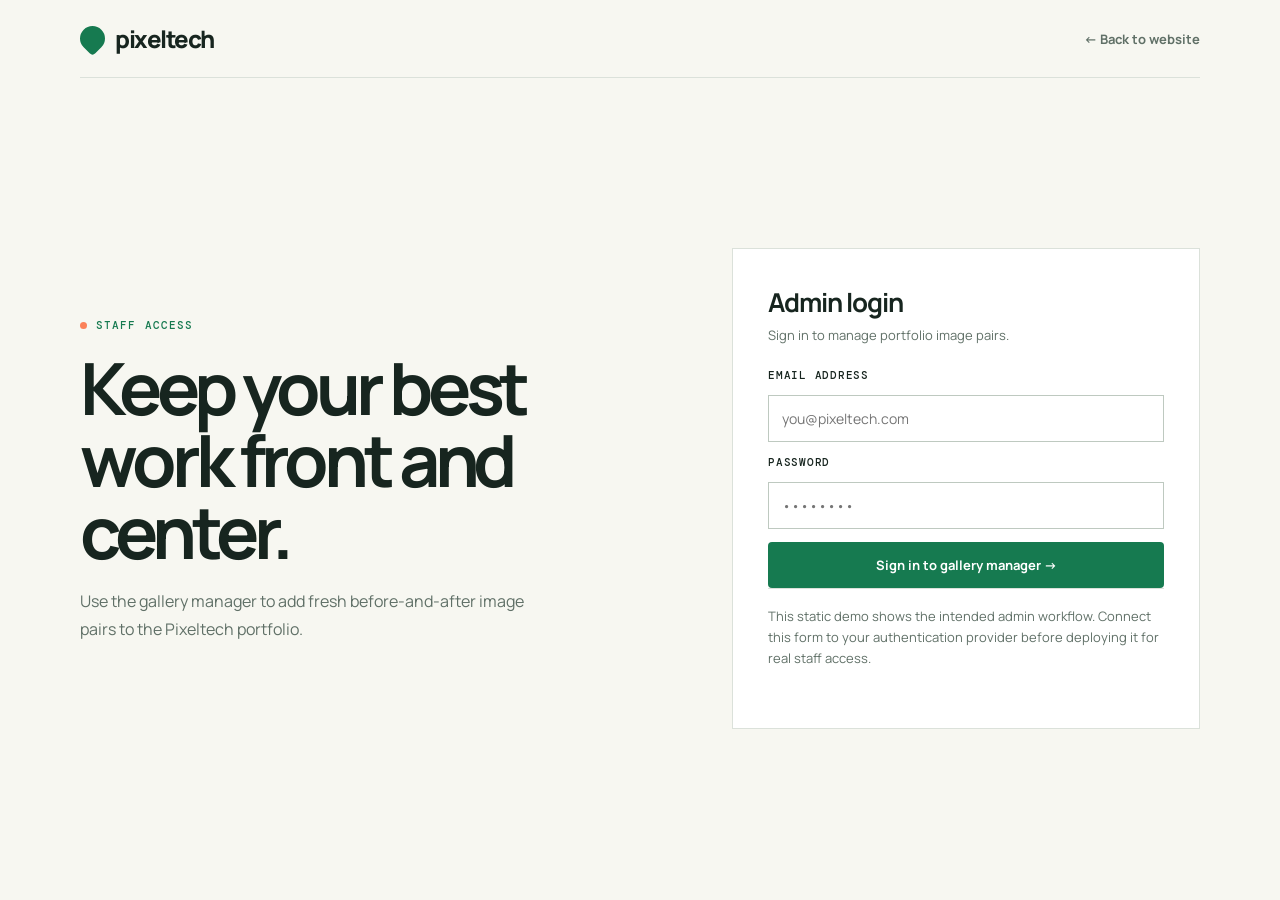
==== admin.html @ e4dee42a "Create admin.html" ====
<!doctype html>
<html lang="en">
<head>
  <meta charset="utf-8">
  <meta name="viewport" content="width=device-width, initial-scale=1">
  <meta name="description" content="Pixeltech administrator workspace for publishing before and after image pairs.">
  <title>Pixeltech Admin — Gallery manager</title>
  <link rel="preconnect" href="https://fonts.googleapis.com">
  <link rel="preconnect" href="https://fonts.gstatic.com" crossorigin>
  <link href="https://fonts.googleapis.com/css2?family=DM+Mono:wght@400;500&family=Manrope:wght@400;500;600;700;800&display=swap" rel="stylesheet">
  <style>
    :root{--ink:#17251f;--green:#167a50;--lime:#d9ff6e;--cream:#f7f7f1;--muted:#607067;--line:#dbe1da;--orange:#fb8159}*{box-sizing:border-box}body{margin:0;background:var(--cream);color:var(--ink);font-family:Manrope,Arial,sans-serif}.shell{width:min(1120px,calc(100% - 48px));margin:auto}.brand{font-size:24px;font-weight:800;letter-spacing:-1.5px;text-decoration:none;color:inherit;display:flex;align-items:center;gap:10px}.brand-mark{width:25px;height:25px;background:var(--green);border-radius:50% 50% 50% 4px;transform:rotate(-45deg)}header{height:78px;display:flex;align-items:center;justify-content:space-between;border-bottom:1px solid var(--line)}.back{color:var(--muted);font-size:13px;font-weight:700;text-decoration:none}.back:hover{color:var(--green)}.eyebrow{font:500 11px "DM Mono",monospace;text-transform:uppercase;letter-spacing:.1em;color:var(--green);display:flex;gap:9px;align-items:center}.eyebrow:before{content:"";width:7px;height:7px;border-radius:50%;background:var(--orange)}.login-shell{min-height:calc(100vh - 79px);display:grid;grid-template-columns:1.1fr .9fr;gap:80px;align-items:center}.login-copy h1{font-size:clamp(44px,6vw,72px);line-height:1;letter-spacing:-.07em;margin:20px 0}.login-copy p{max-width:470px;color:var(--muted);font-size:16px;line-height:1.7}.login-card,.manager-card{background:#fff;border:1px solid var(--line);padding:35px}.login-card h2{font-size:26px;letter-spacing:-1px;margin:0 0 6px}.login-card p{font-size:13px;color:var(--muted);margin:0 0 24px}.form{display:grid;gap:13px}.form label{font:500 11px "DM Mono",monospace;text-transform:uppercase;letter-spacing:.07em}.form input{font:14px Manrope,sans-serif;padding:13px;border:1px solid #bec9c0;width:100%}.button{border:0;border-radius:4px;background:var(--green);padding:14px 20px;color:#fff;font:700 13px Manrope,sans-serif;cursor:pointer}.button:hover{background:#0d603d}.login-note{border-top:1px solid var(--line);padding-top:17px;font-size:12px;color:var(--muted);line-height:1.6}.manager{display:none;padding:48px 0 90px}.topline{display:flex;justify-content:space-between;align-items:end;gap:25px;margin-bottom:37px}.topline h1{font-size:42px;letter-spacing:-2px;margin:12px 0 0}.signed-in{font-size:12px;color:var(--muted)}.signed-in button{border:0;background:transparent;text-decoration:underline;color:var(--green);cursor:pointer;font:inherit}.manager-grid{display:grid;grid-template-columns:1fr .9fr;gap:24px}.manager-card h2{font-size:20px;letter-spacing:-.8px;margin:0 0 8px}.manager-card>p{font-size:13px;line-height:1.6;color:var(--muted);margin:0 0 24px}.pair-inputs{display:grid;grid-template-columns:1fr 1fr;gap:14px}.dropzone{min-height:178px;padding:20px;border:1px dashed #9fb0a4;background:#f9fbf8;display:flex;flex-direction:column;justify-content:center;align-items:center;text-align:center;cursor:pointer}.dropzone strong{font-size:13px}.dropzone span{font-size:11px;color:var(--muted);margin-top:5px}.dropzone input{display:none}.publish{margin-top:18px;width:100%}.gallery-list{display:grid;gap:13px}.gallery-item{display:grid;grid-template-columns:76px 76px 1fr;gap:10px;align-items:center;border-bottom:1px solid var(--line);padding-bottom:13px}.thumbnail{height:56px;background:#e6ede7;display:grid;place-items:center;overflow:hidden;font:10px "DM Mono",monospace;color:var(--muted)}.thumbnail img{width:100%;height:100%;object-fit:cover}.gallery-item strong{font-size:13px;display:block}.gallery-item span{font-size:11px;color:var(--muted)}.empty{padding:18px;background:#f6f8f5;font-size:13px;color:var(--muted)}.success{display:none;margin-top:14px;padding:12px;background:#e7f6d2;color:#285337;font-size:12px;font-weight:700}@media(max-width:760px){.shell{width:min(100% - 32px,1120px)}.login-shell,.manager-grid{grid-template-columns:1fr;gap:30px}.login-shell{padding:50px 0}.topline{align-items:flex-start;flex-direction:column}.pair-inputs{grid-template-columns:1fr}.manager-card,.login-card{padding:24px}}
  </style>
</head>
<body>
  <header class="shell"><a class="brand" href="index.html"><i class="brand-mark"></i>pixeltech</a><a class="back" href="index.html">← Back to website</a></header>
  <main>
    <section class="login-shell shell" id="login-view">
      <div class="login-copy"><div class="eyebrow">Staff access</div><h1>Keep your best work front and center.</h1><p>Use the gallery manager to add fresh before-and-after image pairs to the Pixeltech portfolio.</p></div>
      <div class="login-card"><h2>Admin login</h2><p>Sign in to manage portfolio image pairs.</p><form class="form" id="login-form"><label for="email">Email address</label><input id="email" type="email" autocomplete="email" required placeholder="you@pixeltech.com"><label for="password">Password</label><input id="password" type="password" autocomplete="current-password" required placeholder="••••••••"><button class="button" type="submit">Sign in to gallery manager →</button></form><p class="login-note">This static demo shows the intended admin workflow. Connect this form to your authentication provider before deploying it for real staff access.</p></div>
    </section>
    <section class="manager shell" id="manager-view">
      <div class="topline"><div><div class="eyebrow">Gallery manager</div><h1>Add a before &amp; after pair</h1></div><div class="signed-in">Signed in as <strong id="admin-email"></strong> · <button type="button" id="sign-out">Sign out</button></div></div>
      <div class="manager-grid"><article class="manager-card"><h2>New portfolio pair</h2><p>Choose an original and finished image. They will be previewed below before you publish the pair to the website gallery.</p><form id="pair-form"><div class="pair-inputs"><label class="dropzone" for="before-file"><strong>Before image</strong><span>Click to choose a JPG, PNG, or WebP</span><input id="before-file" type="file" accept="image/jpeg,image/png,image/webp" required></label><label class="dropzone" for="after-file"><strong>After image</strong><span>Click to choose a JPG, PNG, or WebP</span><input id="after-file" type="file" accept="image/jpeg,image/png,image/webp" required></label></div><button class="button publish" type="submit">Publish image pair →</button><div class="success" id="success" role="status">Image pair added to this session’s gallery preview.</div></form></article><aside class="manager-card"><h2>Session gallery</h2><p>Pairs added in this demo remain available until the page is refreshed.</p><div class="gallery-list" id="gallery-list"><div class="empty" id="empty-state">No image pairs added yet.</div></div></aside></div>
    </section>
  </main>
  <script>
    const loginView=document.getElementById('login-view'),managerView=document.getElementById('manager-view'),email=document.getElementById('email'),adminEmail=document.getElementById('admin-email');
    document.getElementById('login-form').addEventListener('submit',event=>{event.preventDefault();adminEmail.textContent=email.value;loginView.style.display='none';managerView.style.display='block';});
    document.getElementById('sign-out').addEventListener('click',()=>{document.getElementById('login-form').reset();managerView.style.display='none';loginView.style.display='grid';email.focus();});
    document.getElementById('pair-form').addEventListener('submit',event=>{event.preventDefault();const before=document.getElementById('before-file').files[0],after=document.getElementById('after-file').files[0];if(!before||!after)return;document.getElementById('empty-state')?.remove();const row=document.createElement('div'),beforeBox=document.createElement('div'),afterBox=document.createElement('div'),details=document.createElement('div'),beforePreview=document.createElement('img'),afterPreview=document.createElement('img'),name=document.createElement('strong'),caption=document.createElement('span');row.className='gallery-item';beforeBox.className='thumbnail';afterBox.className='thumbnail';beforePreview.src=URL.createObjectURL(before);beforePreview.alt='Before preview';afterPreview.src=URL.createObjectURL(after);afterPreview.alt='After preview';name.textContent=before.name;caption.textContent='Before & after pair · Ready to publish';beforeBox.append(beforePreview);afterBox.append(afterPreview);details.append(name,caption);row.append(beforeBox,afterBox,details);document.getElementById('gallery-list').prepend(row);document.getElementById('success').style.display='block';event.target.reset();});
  </script>
</body>
</html>
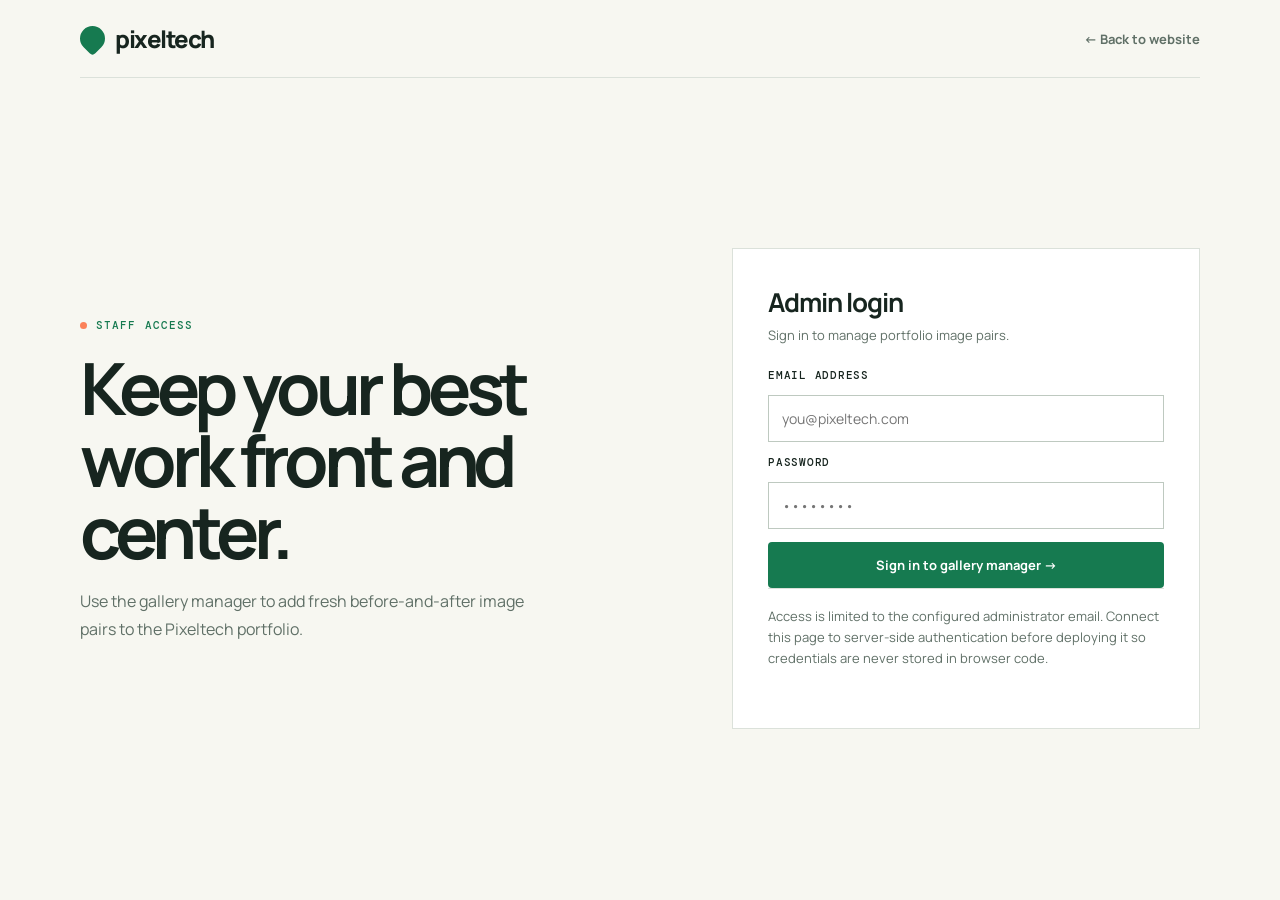
==== commit c246b436: "Update admin.html" ====
--- a/admin.html
+++ b/admin.html
@@ -1,3 +1,4 @@
+<!-- admin.html -->
 <!doctype html>
 <html lang="en">
 <head>
@@ -9,26 +10,176 @@
   <link rel="preconnect" href="https://fonts.gstatic.com" crossorigin>
   <link href="https://fonts.googleapis.com/css2?family=DM+Mono:wght@400;500&family=Manrope:wght@400;500;600;700;800&display=swap" rel="stylesheet">
   <style>
-    :root{--ink:#17251f;--green:#167a50;--lime:#d9ff6e;--cream:#f7f7f1;--muted:#607067;--line:#dbe1da;--orange:#fb8159}*{box-sizing:border-box}body{margin:0;background:var(--cream);color:var(--ink);font-family:Manrope,Arial,sans-serif}.shell{width:min(1120px,calc(100% - 48px));margin:auto}.brand{font-size:24px;font-weight:800;letter-spacing:-1.5px;text-decoration:none;color:inherit;display:flex;align-items:center;gap:10px}.brand-mark{width:25px;height:25px;background:var(--green);border-radius:50% 50% 50% 4px;transform:rotate(-45deg)}header{height:78px;display:flex;align-items:center;justify-content:space-between;border-bottom:1px solid var(--line)}.back{color:var(--muted);font-size:13px;font-weight:700;text-decoration:none}.back:hover{color:var(--green)}.eyebrow{font:500 11px "DM Mono",monospace;text-transform:uppercase;letter-spacing:.1em;color:var(--green);display:flex;gap:9px;align-items:center}.eyebrow:before{content:"";width:7px;height:7px;border-radius:50%;background:var(--orange)}.login-shell{min-height:calc(100vh - 79px);display:grid;grid-template-columns:1.1fr .9fr;gap:80px;align-items:center}.login-copy h1{font-size:clamp(44px,6vw,72px);line-height:1;letter-spacing:-.07em;margin:20px 0}.login-copy p{max-width:470px;color:var(--muted);font-size:16px;line-height:1.7}.login-card,.manager-card{background:#fff;border:1px solid var(--line);padding:35px}.login-card h2{font-size:26px;letter-spacing:-1px;margin:0 0 6px}.login-card p{font-size:13px;color:var(--muted);margin:0 0 24px}.form{display:grid;gap:13px}.form label{font:500 11px "DM Mono",monospace;text-transform:uppercase;letter-spacing:.07em}.form input{font:14px Manrope,sans-serif;padding:13px;border:1px solid #bec9c0;width:100%}.button{border:0;border-radius:4px;background:var(--green);padding:14px 20px;color:#fff;font:700 13px Manrope,sans-serif;cursor:pointer}.button:hover{background:#0d603d}.login-note{border-top:1px solid var(--line);padding-top:17px;font-size:12px;color:var(--muted);line-height:1.6}.manager{display:none;padding:48px 0 90px}.topline{display:flex;justify-content:space-between;align-items:end;gap:25px;margin-bottom:37px}.topline h1{font-size:42px;letter-spacing:-2px;margin:12px 0 0}.signed-in{font-size:12px;color:var(--muted)}.signed-in button{border:0;background:transparent;text-decoration:underline;color:var(--green);cursor:pointer;font:inherit}.manager-grid{display:grid;grid-template-columns:1fr .9fr;gap:24px}.manager-card h2{font-size:20px;letter-spacing:-.8px;margin:0 0 8px}.manager-card>p{font-size:13px;line-height:1.6;color:var(--muted);margin:0 0 24px}.pair-inputs{display:grid;grid-template-columns:1fr 1fr;gap:14px}.dropzone{min-height:178px;padding:20px;border:1px dashed #9fb0a4;background:#f9fbf8;display:flex;flex-direction:column;justify-content:center;align-items:center;text-align:center;cursor:pointer}.dropzone strong{font-size:13px}.dropzone span{font-size:11px;color:var(--muted);margin-top:5px}.dropzone input{display:none}.publish{margin-top:18px;width:100%}.gallery-list{display:grid;gap:13px}.gallery-item{display:grid;grid-template-columns:76px 76px 1fr;gap:10px;align-items:center;border-bottom:1px solid var(--line);padding-bottom:13px}.thumbnail{height:56px;background:#e6ede7;display:grid;place-items:center;overflow:hidden;font:10px "DM Mono",monospace;color:var(--muted)}.thumbnail img{width:100%;height:100%;object-fit:cover}.gallery-item strong{font-size:13px;display:block}.gallery-item span{font-size:11px;color:var(--muted)}.empty{padding:18px;background:#f6f8f5;font-size:13px;color:var(--muted)}.success{display:none;margin-top:14px;padding:12px;background:#e7f6d2;color:#285337;font-size:12px;font-weight:700}@media(max-width:760px){.shell{width:min(100% - 32px,1120px)}.login-shell,.manager-grid{grid-template-columns:1fr;gap:30px}.login-shell{padding:50px 0}.topline{align-items:flex-start;flex-direction:column}.pair-inputs{grid-template-columns:1fr}.manager-card,.login-card{padding:24px}}
+    :root{--ink:#17251f;--green:#167a50;--lime:#d9ff6e;--cream:#f7f7f1;--muted:#607067;--line:#dbe1da;--orange:#fb8159}*{box-sizing:border-box}body{margin:0;background:var(--cream);color:var(--ink);font-family:Manrope,Arial,sans-serif}.shell{width:min(1120px,calc(100% - 48px));margin:auto}.brand{font-size:24px;font-weight:800;letter-spacing:-1.5px;text-decoration:none;color:inherit;display:flex;align-items:center;gap:10px}.brand-mark{width:25px;height:25px;background:var(--green);border-radius:50% 50% 50% 4px;transform:rotate(-45deg)}header{height:78px;display:flex;align-items:center;justify-content:space-between;border-bottom:1px solid var(--line)}.back{color:var(--muted);font-size:13px;font-weight:700;text-decoration:none}.back:hover{color:var(--green)}.eyebrow{font:500 11px "DM Mono",monospace;text-transform:uppercase;letter-spacing:.1em;color:var(--green);display:flex;gap:9px;align-items:center}.eyebrow:before{content:"";width:7px;height:7px;border-radius:50%;background:var(--orange)}.login-shell{min-height:calc(100vh - 79px);display:grid;grid-template-columns:1.1fr .9fr;gap:80px;align-items:center}.login-copy h1{font-size:clamp(44px,6vw,72px);line-height:1;letter-spacing:-.07em;margin:20px 0}.login-copy p{max-width:470px;color:var(--muted);font-size:16px;line-height:1.7}.login-card,.manager-card{background:#fff;border:1px solid var(--line);padding:35px}.login-card h2{font-size:26px;letter-spacing:-1px;margin:0 0 6px}.login-card p{font-size:13px;color:var(--muted);margin:0 0 24px}.form{display:grid;gap:13px}.form label{font:500 11px "DM Mono",monospace;text-transform:uppercase;letter-spacing:.07em}.form input{font:14px Manrope,sans-serif;padding:13px;border:1px solid #bec9c0;width:100%}.button{border:0;border-radius:4px;background:var(--green);padding:14px 20px;color:#fff;font:700 13px Manrope,sans-serif;cursor:pointer}.button:hover{background:#0d603d}.login-note{border-top:1px solid var(--line);padding-top:17px;font-size:12px;color:var(--muted);line-height:1.6}.login-error{display:none;margin:2px 0 0;padding:10px 12px;background:#fff0eb;color:#a34024;font-size:12px;font-weight:700}.manager{display:none;padding:48px 0 90px}.topline{display:flex;justify-content:space-between;align-items:end;gap:25px;margin-bottom:37px}.topline h1{font-size:42px;letter-spacing:-2px;margin:12px 0 0}.signed-in{font-size:12px;color:var(--muted)}.signed-in button{border:0;background:transparent;text-decoration:underline;color:var(--green);cursor:pointer;font:inherit}.manager-grid{display:grid;grid-template-columns:1fr .9fr;gap:24px}.manager-card h2{font-size:20px;letter-spacing:-.8px;margin:0 0 8px}.manager-card>p{font-size:13px;line-height:1.6;color:var(--muted);margin:0 0 24px}.pair-inputs{display:grid;grid-template-columns:1fr 1fr;gap:14px}.dropzone{min-height:178px;padding:20px;border:1px dashed #9fb0a4;background:#f9fbf8;display:flex;flex-direction:column;justify-content:center;align-items:center;text-align:center;cursor:pointer}.dropzone strong{font-size:13px}.dropzone span{font-size:11px;color:var(--muted);margin-top:5px}.dropzone input{display:none}.publish{margin-top:18px;width:100%}.gallery-list{display:grid;gap:13px}.gallery-item{display:grid;grid-template-columns:76px 76px 1fr;gap:10px;align-items:center;border-bottom:1px solid var(--line);padding-bottom:13px}.thumbnail{height:56px;background:#e6ede7;display:grid;place-items:center;overflow:hidden;font:10px "DM Mono",monospace;color:var(--muted)}.thumbnail img{width:100%;height:100%;object-fit:cover}.gallery-item strong{font-size:13px;display:block}.gallery-item span{font-size:11px;color:var(--muted)}.empty{padding:18px;background:#f6f8f5;font-size:13px;color:var(--muted)}.success{display:none;margin-top:14px;padding:12px;background:#e7f6d2;color:#285337;font-size:12px;font-weight:700}@media(max-width:760px){.shell{width:min(100% - 32px,1120px)}.login-shell,.manager-grid{grid-template-columns:1fr;gap:30px}.login-shell{padding:50px 0}.topline{align-items:flex-start;flex-direction:column}.pair-inputs{grid-template-columns:1fr}.manager-card,.login-card{padding:24px}}
   </style>
 </head>
 <body>
-  <header class="shell"><a class="brand" href="index.html"><i class="brand-mark"></i>pixeltech</a><a class="back" href="index.html">← Back to website</a></header>
+  <header class="shell">
+    <a class="brand" href="index.html"><i class="brand-mark"></i>pixeltech</a>
+    <a class="back" href="index.html">← Back to website</a>
+  </header>
+
   <main>
     <section class="login-shell shell" id="login-view">
-      <div class="login-copy"><div class="eyebrow">Staff access</div><h1>Keep your best work front and center.</h1><p>Use the gallery manager to add fresh before-and-after image pairs to the Pixeltech portfolio.</p></div>
-      <div class="login-card"><h2>Admin login</h2><p>Sign in to manage portfolio image pairs.</p><form class="form" id="login-form"><label for="email">Email address</label><input id="email" type="email" autocomplete="email" required placeholder="you@pixeltech.com"><label for="password">Password</label><input id="password" type="password" autocomplete="current-password" required placeholder="••••••••"><button class="button" type="submit">Sign in to gallery manager →</button></form><p class="login-note">This static demo shows the intended admin workflow. Connect this form to your authentication provider before deploying it for real staff access.</p></div>
+      <div class="login-copy">
+        <div class="eyebrow">Staff access</div>
+        <h1>Keep your best work front and center.</h1>
+        <p>Use the gallery manager to add fresh before-and-after image pairs to the Pixeltech portfolio.</p>
+      </div>
+
+      <div class="login-card">
+        <h2>Admin login</h2>
+        <p>Sign in to manage portfolio image pairs.</p>
+
+        <form class="form" id="login-form">
+          <label for="email">Email address</label>
+          <input id="email" type="email" autocomplete="email" required placeholder="you@pixeltech.com">
+
+          <label for="password">Password</label>
+          <input id="password" type="password" autocomplete="current-password" required placeholder="••••••••">
+
+          <button class="button" type="submit">Sign in to gallery manager →</button>
+
+          <p class="login-error" id="login-error" role="alert" aria-live="polite">
+            Only the configured Pixeltech administrator account can access this page.
+          </p>
+        </form>
+
+        <p class="login-note">
+          Access is limited to the configured administrator email. Connect this page to server-side authentication before deploying it so credentials are never stored in browser code.
+        </p>
+      </div>
     </section>
+
     <section class="manager shell" id="manager-view">
-      <div class="topline"><div><div class="eyebrow">Gallery manager</div><h1>Add a before &amp; after pair</h1></div><div class="signed-in">Signed in as <strong id="admin-email"></strong> · <button type="button" id="sign-out">Sign out</button></div></div>
-      <div class="manager-grid"><article class="manager-card"><h2>New portfolio pair</h2><p>Choose an original and finished image. They will be previewed below before you publish the pair to the website gallery.</p><form id="pair-form"><div class="pair-inputs"><label class="dropzone" for="before-file"><strong>Before image</strong><span>Click to choose a JPG, PNG, or WebP</span><input id="before-file" type="file" accept="image/jpeg,image/png,image/webp" required></label><label class="dropzone" for="after-file"><strong>After image</strong><span>Click to choose a JPG, PNG, or WebP</span><input id="after-file" type="file" accept="image/jpeg,image/png,image/webp" required></label></div><button class="button publish" type="submit">Publish image pair →</button><div class="success" id="success" role="status">Image pair added to this session’s gallery preview.</div></form></article><aside class="manager-card"><h2>Session gallery</h2><p>Pairs added in this demo remain available until the page is refreshed.</p><div class="gallery-list" id="gallery-list"><div class="empty" id="empty-state">No image pairs added yet.</div></div></aside></div>
+      <div class="topline">
+        <div>
+          <div class="eyebrow">Gallery manager</div>
+          <h1>Add a before &amp; after pair</h1>
+        </div>
+
+        <div class="signed-in">
+          Signed in as <strong id="admin-email"></strong> ·
+          <button type="button" id="sign-out">Sign out</button>
+        </div>
+      </div>
+
+      <div class="manager-grid">
+        <article class="manager-card">
+          <h2>New portfolio pair</h2>
+          <p>Choose an original and finished image. They will be previewed below before you publish the pair to the website gallery.</p>
+
+          <form id="pair-form">
+            <div class="pair-inputs">
+              <label class="dropzone" for="before-file">
+                <strong>Before image</strong>
+                <span>Click to choose a JPG, PNG, or WebP</span>
+                <input id="before-file" type="file" accept="image/jpeg,image/png,image/webp" required>
+              </label>
+
+              <label class="dropzone" for="after-file">
+                <strong>After image</strong>
+                <span>Click to choose a JPG, PNG, or WebP</span>
+                <input id="after-file" type="file" accept="image/jpeg,image/png,image/webp" required>
+              </label>
+            </div>
+
+            <button class="button publish" type="submit">Publish image pair →</button>
+            <div class="success" id="success" role="status">Image pair added to this session’s gallery preview.</div>
+          </form>
+        </article>
+
+        <aside class="manager-card">
+          <h2>Session gallery</h2>
+          <p>Pairs added in this demo remain available until the page is refreshed.</p>
+
+          <div class="gallery-list" id="gallery-list">
+            <div class="empty" id="empty-state">No image pairs added yet.</div>
+          </div>
+        </aside>
+      </div>
     </section>
   </main>
+
   <script>
-    const loginView=document.getElementById('login-view'),managerView=document.getElementById('manager-view'),email=document.getElementById('email'),adminEmail=document.getElementById('admin-email');
-    document.getElementById('login-form').addEventListener('submit',event=>{event.preventDefault();adminEmail.textContent=email.value;loginView.style.display='none';managerView.style.display='block';});
-    document.getElementById('sign-out').addEventListener('click',()=>{document.getElementById('login-form').reset();managerView.style.display='none';loginView.style.display='grid';email.focus();});
-    document.getElementById('pair-form').addEventListener('submit',event=>{event.preventDefault();const before=document.getElementById('before-file').files[0],after=document.getElementById('after-file').files[0];if(!before||!after)return;document.getElementById('empty-state')?.remove();const row=document.createElement('div'),beforeBox=document.createElement('div'),afterBox=document.createElement('div'),details=document.createElement('div'),beforePreview=document.createElement('img'),afterPreview=document.createElement('img'),name=document.createElement('strong'),caption=document.createElement('span');row.className='gallery-item';beforeBox.className='thumbnail';afterBox.className='thumbnail';beforePreview.src=URL.createObjectURL(before);beforePreview.alt='Before preview';afterPreview.src=URL.createObjectURL(after);afterPreview.alt='After preview';name.textContent=before.name;caption.textContent='Before & after pair · Ready to publish';beforeBox.append(beforePreview);afterBox.append(afterPreview);details.append(name,caption);row.append(beforeBox,afterBox,details);document.getElementById('gallery-list').prepend(row);document.getElementById('success').style.display='block';event.target.reset();});
+    const ADMIN_EMAIL = 'admin@pixeltech.com';
+    const ADMIN_PASSWORD = 'PixeltechAdmin!';
+
+    const loginView = document.getElementById('login-view');
+    const managerView = document.getElementById('manager-view');
+    const email = document.getElementById('email');
+    const password = document.getElementById('password');
+    const adminEmail = document.getElementById('admin-email');
+    const loginError = document.getElementById('login-error');
+
+    document.getElementById('login-form').addEventListener('submit', event => {
+      event.preventDefault();
+
+      const submittedEmail = email.value.trim().toLowerCase();
+
+      if (submittedEmail !== ADMIN_EMAIL || password.value !== ADMIN_PASSWORD) {
+        loginError.style.display = 'block';
+        password.value = '';
+        password.focus();
+        return;
+      }
+
+      loginError.style.display = 'none';
+      adminEmail.textContent = ADMIN_EMAIL;
+      loginView.style.display = 'none';
+      managerView.style.display = 'block';
+    });
+
+    document.getElementById('sign-out').addEventListener('click', () => {
+      document.getElementById('login-form').reset();
+      loginError.style.display = 'none';
+      managerView.style.display = 'none';
+      loginView.style.display = 'grid';
+      email.focus();
+    });
+
+    document.getElementById('pair-form').addEventListener('submit', event => {
+      event.preventDefault();
+
+      const before = document.getElementById('before-file').files[0];
+      const after = document.getElementById('after-file').files[0];
+
+      if (!before || !after) return;
+
+      document.getElementById('empty-state')?.remove();
+
+      const row = document.createElement('div');
+      const beforeBox = document.createElement('div');
+      const afterBox = document.createElement('div');
+      const details = document.createElement('div');
+      const beforePreview = document.createElement('img');
+      const afterPreview = document.createElement('img');
+      const name = document.createElement('strong');
+      const caption = document.createElement('span');
+
+      row.className = 'gallery-item';
+      beforeBox.className = 'thumbnail';
+      afterBox.className = 'thumbnail';
+
+      beforePreview.src = URL.createObjectURL(before);
+      beforePreview.alt = 'Before preview';
+
+      afterPreview.src = URL.createObjectURL(after);
+      afterPreview.alt = 'After preview';
+
+      name.textContent = before.name;
+      caption.textContent = 'Before & after pair · Ready to publish';
+
+      beforeBox.append(beforePreview);
+      afterBox.append(afterPreview);
+      details.append(name, caption);
+      row.append(beforeBox, afterBox, details);
+
+      document.getElementById('gallery-list').prepend(row);
+      document.getElementById('success').style.display = 'block';
+
+      event.target.reset();
+    });
   </script>
 </body>
 </html>
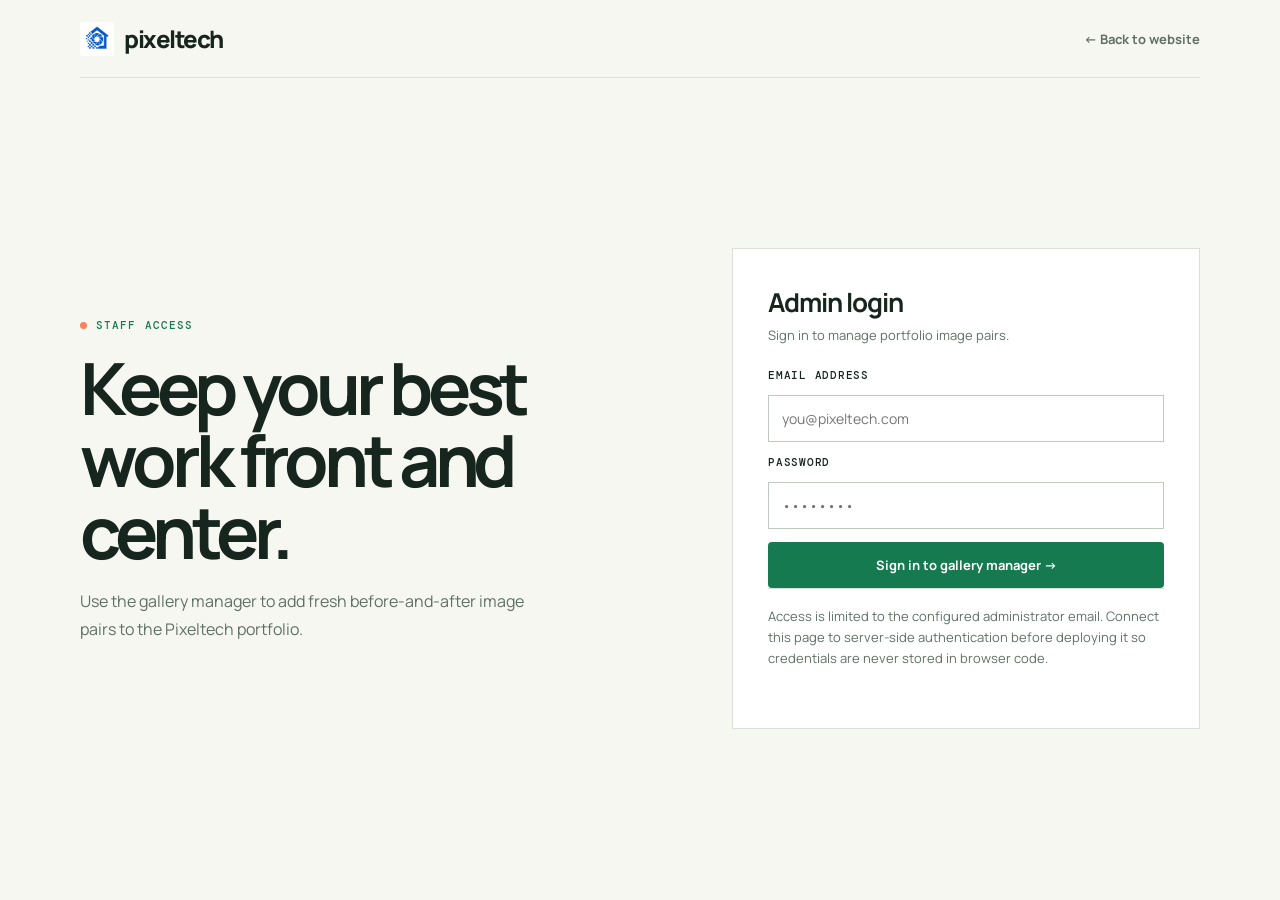
==== commit d992633f: "Update admin.html" ====
--- a/admin.html
+++ b/admin.html
@@ -10,12 +10,65 @@
   <link rel="preconnect" href="https://fonts.gstatic.com" crossorigin>
   <link href="https://fonts.googleapis.com/css2?family=DM+Mono:wght@400;500&family=Manrope:wght@400;500;600;700;800&display=swap" rel="stylesheet">
   <style>
-    :root{--ink:#17251f;--green:#167a50;--lime:#d9ff6e;--cream:#f7f7f1;--muted:#607067;--line:#dbe1da;--orange:#fb8159}*{box-sizing:border-box}body{margin:0;background:var(--cream);color:var(--ink);font-family:Manrope,Arial,sans-serif}.shell{width:min(1120px,calc(100% - 48px));margin:auto}.brand{font-size:24px;font-weight:800;letter-spacing:-1.5px;text-decoration:none;color:inherit;display:flex;align-items:center;gap:10px}.brand-mark{width:25px;height:25px;background:var(--green);border-radius:50% 50% 50% 4px;transform:rotate(-45deg)}header{height:78px;display:flex;align-items:center;justify-content:space-between;border-bottom:1px solid var(--line)}.back{color:var(--muted);font-size:13px;font-weight:700;text-decoration:none}.back:hover{color:var(--green)}.eyebrow{font:500 11px "DM Mono",monospace;text-transform:uppercase;letter-spacing:.1em;color:var(--green);display:flex;gap:9px;align-items:center}.eyebrow:before{content:"";width:7px;height:7px;border-radius:50%;background:var(--orange)}.login-shell{min-height:calc(100vh - 79px);display:grid;grid-template-columns:1.1fr .9fr;gap:80px;align-items:center}.login-copy h1{font-size:clamp(44px,6vw,72px);line-height:1;letter-spacing:-.07em;margin:20px 0}.login-copy p{max-width:470px;color:var(--muted);font-size:16px;line-height:1.7}.login-card,.manager-card{background:#fff;border:1px solid var(--line);padding:35px}.login-card h2{font-size:26px;letter-spacing:-1px;margin:0 0 6px}.login-card p{font-size:13px;color:var(--muted);margin:0 0 24px}.form{display:grid;gap:13px}.form label{font:500 11px "DM Mono",monospace;text-transform:uppercase;letter-spacing:.07em}.form input{font:14px Manrope,sans-serif;padding:13px;border:1px solid #bec9c0;width:100%}.button{border:0;border-radius:4px;background:var(--green);padding:14px 20px;color:#fff;font:700 13px Manrope,sans-serif;cursor:pointer}.button:hover{background:#0d603d}.login-note{border-top:1px solid var(--line);padding-top:17px;font-size:12px;color:var(--muted);line-height:1.6}.login-error{display:none;margin:2px 0 0;padding:10px 12px;background:#fff0eb;color:#a34024;font-size:12px;font-weight:700}.manager{display:none;padding:48px 0 90px}.topline{display:flex;justify-content:space-between;align-items:end;gap:25px;margin-bottom:37px}.topline h1{font-size:42px;letter-spacing:-2px;margin:12px 0 0}.signed-in{font-size:12px;color:var(--muted)}.signed-in button{border:0;background:transparent;text-decoration:underline;color:var(--green);cursor:pointer;font:inherit}.manager-grid{display:grid;grid-template-columns:1fr .9fr;gap:24px}.manager-card h2{font-size:20px;letter-spacing:-.8px;margin:0 0 8px}.manager-card>p{font-size:13px;line-height:1.6;color:var(--muted);margin:0 0 24px}.pair-inputs{display:grid;grid-template-columns:1fr 1fr;gap:14px}.dropzone{min-height:178px;padding:20px;border:1px dashed #9fb0a4;background:#f9fbf8;display:flex;flex-direction:column;justify-content:center;align-items:center;text-align:center;cursor:pointer}.dropzone strong{font-size:13px}.dropzone span{font-size:11px;color:var(--muted);margin-top:5px}.dropzone input{display:none}.publish{margin-top:18px;width:100%}.gallery-list{display:grid;gap:13px}.gallery-item{display:grid;grid-template-columns:76px 76px 1fr;gap:10px;align-items:center;border-bottom:1px solid var(--line);padding-bottom:13px}.thumbnail{height:56px;background:#e6ede7;display:grid;place-items:center;overflow:hidden;font:10px "DM Mono",monospace;color:var(--muted)}.thumbnail img{width:100%;height:100%;object-fit:cover}.gallery-item strong{font-size:13px;display:block}.gallery-item span{font-size:11px;color:var(--muted)}.empty{padding:18px;background:#f6f8f5;font-size:13px;color:var(--muted)}.success{display:none;margin-top:14px;padding:12px;background:#e7f6d2;color:#285337;font-size:12px;font-weight:700}@media(max-width:760px){.shell{width:min(100% - 32px,1120px)}.login-shell,.manager-grid{grid-template-columns:1fr;gap:30px}.login-shell{padding:50px 0}.topline{align-items:flex-start;flex-direction:column}.pair-inputs{grid-template-columns:1fr}.manager-card,.login-card{padding:24px}}
+    :root{--ink:#17251f;--green:#167a50;--lime:#d9ff6e;--cream:#f7f7f1;--muted:#607067;--line:#dbe1da;--orange:#fb8159}
+    *{box-sizing:border-box}
+    body{margin:0;background:var(--cream);color:var(--ink);font-family:Manrope,Arial,sans-serif}
+    .shell{width:min(1120px,calc(100% - 48px));margin:auto}
+    .brand{font-size:24px;font-weight:800;letter-spacing:-1.5px;text-decoration:none;color:inherit;display:flex;align-items:center;gap:10px}
+    .brand-logo{width:34px;height:34px;object-fit:cover;object-position:center;border-radius:3px}
+    header{height:78px;display:flex;align-items:center;justify-content:space-between;border-bottom:1px solid var(--line)}
+    .back{color:var(--muted);font-size:13px;font-weight:700;text-decoration:none}
+    .back:hover{color:var(--green)}
+    .eyebrow{font:500 11px "DM Mono",monospace;text-transform:uppercase;letter-spacing:.1em;color:var(--green);display:flex;gap:9px;align-items:center}
+    .eyebrow:before{content:"";width:7px;height:7px;border-radius:50%;background:var(--orange)}
+    .login-shell{min-height:calc(100vh - 79px);display:grid;grid-template-columns:1.1fr .9fr;gap:80px;align-items:center}
+    .login-copy h1{font-size:clamp(44px,6vw,72px);line-height:1;letter-spacing:-.07em;margin:20px 0}
+    .login-copy p{max-width:470px;color:var(--muted);font-size:16px;line-height:1.7}
+    .login-card,.manager-card{background:#fff;border:1px solid var(--line);padding:35px}
+    .login-card h2{font-size:26px;letter-spacing:-1px;margin:0 0 6px}
+    .login-card p{font-size:13px;color:var(--muted);margin:0 0 24px}
+    .form{display:grid;gap:13px}
+    .form label{font:500 11px "DM Mono",monospace;text-transform:uppercase;letter-spacing:.07em}
+    .form input{font:14px Manrope,sans-serif;padding:13px;border:1px solid #bec9c0;width:100%}
+    .button{border:0;border-radius:4px;background:var(--green);padding:14px 20px;color:#fff;font:700 13px Manrope,sans-serif;cursor:pointer}
+    .button:hover{background:#0d603d}
+    .login-note{border-top:1px solid var(--line);padding-top:17px;font-size:12px;color:var(--muted);line-height:1.6}
+    .login-error{display:none;margin:2px 0 0;padding:10px 12px;background:#fff0eb;color:#a34024;font-size:12px;font-weight:700}
+    .manager{display:none;padding:48px 0 90px}
+    .topline{display:flex;justify-content:space-between;align-items:end;gap:25px;margin-bottom:37px}
+    .topline h1{font-size:42px;letter-spacing:-2px;margin:12px 0 0}
+    .signed-in{font-size:12px;color:var(--muted)}
+    .signed-in button{border:0;background:transparent;text-decoration:underline;color:var(--green);cursor:pointer;font:inherit}
+    .manager-grid{display:grid;grid-template-columns:1fr .9fr;gap:24px}
+    .manager-card h2{font-size:20px;letter-spacing:-.8px;margin:0 0 8px}
+    .manager-card>p{font-size:13px;line-height:1.6;color:var(--muted);margin:0 0 24px}
+    .pair-inputs{display:grid;grid-template-columns:1fr 1fr;gap:14px}
+    .dropzone{min-height:178px;padding:20px;border:1px dashed #9fb0a4;background:#f9fbf8;display:flex;flex-direction:column;justify-content:center;align-items:center;text-align:center;cursor:pointer}
+    .dropzone strong{font-size:13px}
+    .dropzone span{font-size:11px;color:var(--muted);margin-top:5px}
+    .dropzone input{display:none}
+    .publish{margin-top:18px;width:100%}
+    .gallery-list{display:grid;gap:13px}
+    .gallery-item{display:grid;grid-template-columns:76px 76px 1fr;gap:10px;align-items:center;border-bottom:1px solid var(--line);padding-bottom:13px}
+    .thumbnail{height:56px;background:#e6ede7;display:grid;place-items:center;overflow:hidden;font:10px "DM Mono",monospace;color:var(--muted)}
+    .thumbnail img{width:100%;height:100%;object-fit:cover}
+    .gallery-item strong{font-size:13px;display:block}
+    .gallery-item span{font-size:11px;color:var(--muted)}
+    .empty{padding:18px;background:#f6f8f5;font-size:13px;color:var(--muted)}
+    .success{display:none;margin-top:14px;padding:12px;background:#e7f6d2;color:#285337;font-size:12px;font-weight:700}
+    @media(max-width:760px){
+      .shell{width:min(100% - 32px,1120px)}
+      .login-shell,.manager-grid{grid-template-columns:1fr;gap:30px}
+      .login-shell{padding:50px 0}
+      .topline{align-items:flex-start;flex-direction:column}
+      .pair-inputs{grid-template-columns:1fr}
+      .manager-card,.login-card{padding:24px}
+    }
   </style>
 </head>
 <body>
   <header class="shell">
-    <a class="brand" href="index.html"><i class="brand-mark"></i>pixeltech</a>
+    <a class="brand" href="index.html"><img class="brand-logo" src="images/logo.png" alt="">pixeltech</a>
     <a class="back" href="index.html">← Back to website</a>
   </header>
 
@@ -102,7 +155,7 @@
   </main>
 
   <script>
-    const ADMIN_EMAIL = 'admin@pixeltech.com';
+    const ADMIN_EMAIL = 'arunrajac3sac@gmail.com';
     const ADMIN_PASSWORD = 'PixeltechAdmin!';
 
     const loginView = document.getElementById('login-view');
